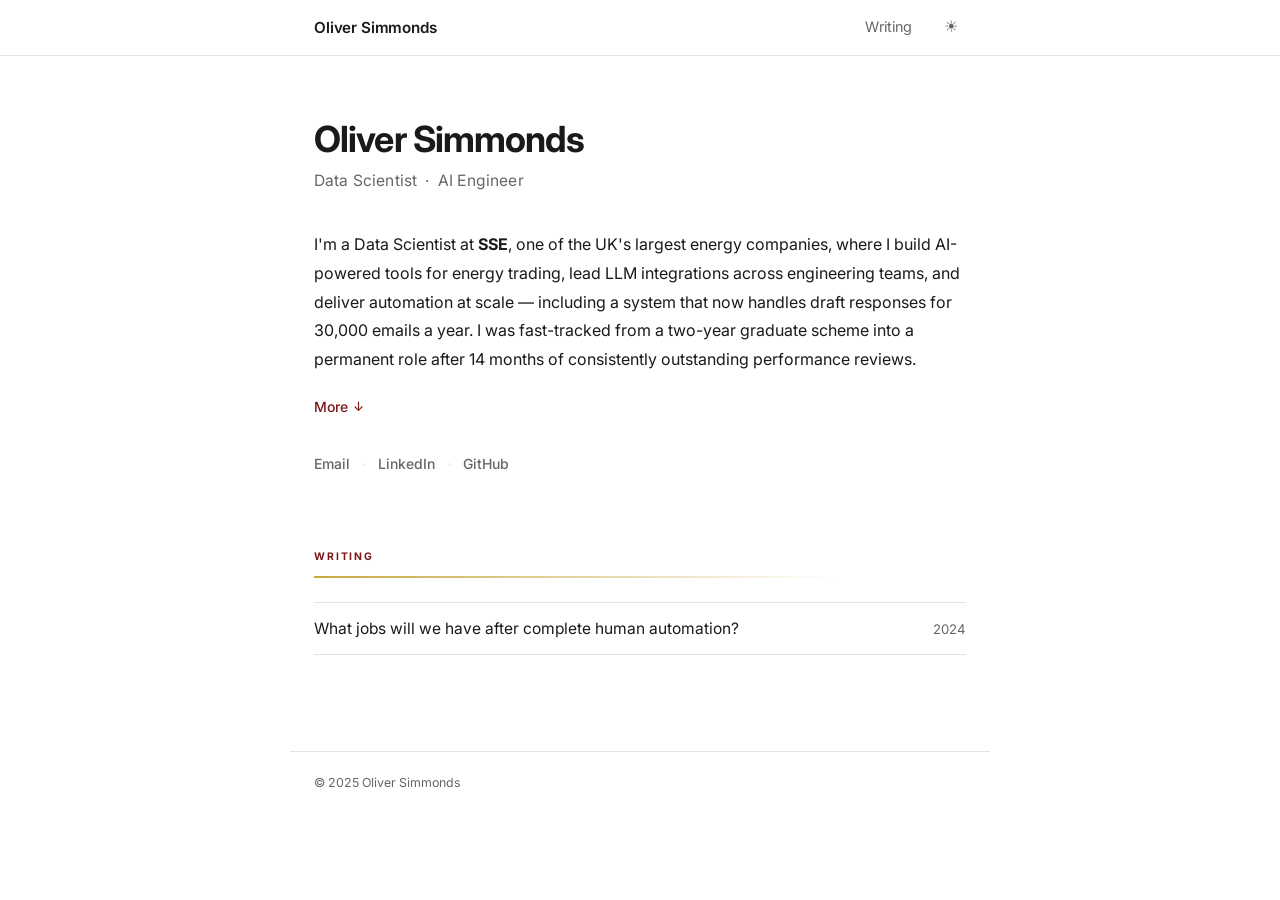
==== index.html @ dd417284 "First draft website built" ====
<!DOCTYPE html>
<html lang="en" data-theme="light">
<head>
  <meta charset="UTF-8">
  <meta name="viewport" content="width=device-width, initial-scale=1.0">
  <meta name="description" content="Oliver Simmonds — Data Scientist and AI Engineer. Building AI tools for energy trading, machine learning pipelines, and LLM-powered products.">

  <!-- Open Graph -->
  <meta property="og:title" content="Oliver Simmonds">
  <meta property="og:description" content="Data Scientist · AI Engineer">
  <meta property="og:type" content="website">

  <title>Oliver Simmonds</title>

  <link rel="preconnect" href="https://fonts.googleapis.com">
  <link rel="preconnect" href="https://fonts.gstatic.com" crossorigin>
  <link href="https://fonts.googleapis.com/css2?family=Inter:wght@300;400;500;600;700&display=swap" rel="stylesheet">
  <link rel="stylesheet" href="css/style.css">

  <!-- Prevent FOUC: apply saved theme immediately -->
  <script>
    (function(){
      var t = localStorage.getItem('theme');
      if (!t) t = window.matchMedia('(prefers-color-scheme: dark)').matches ? 'dark' : 'light';
      document.documentElement.setAttribute('data-theme', t);
    })();
  </script>
</head>
<body>

  <!-- ======================================================
       Header / Navigation
       ====================================================== -->
  <header class="site-header" id="site-header">
    <nav class="nav-inner" aria-label="Primary">
      <a href="index.html" class="nav-home">Oliver Simmonds</a>
      <div class="nav-right">
        <a href="blog.html" class="nav-link">Writing</a>
        <button class="theme-toggle" id="theme-toggle" aria-label="Toggle dark mode">
          <span class="icon-sun" aria-hidden="true">☀</span>
          <span class="icon-moon" aria-hidden="true">◑</span>
        </button>
      </div>
    </nav>
  </header>

  <!-- ======================================================
       Main Content
       ====================================================== -->
  <main class="main-content">

    <!-- Bio -->
    <section class="bio-section" aria-labelledby="bio-name">
      <h1 class="page-name" id="bio-name">Oliver Simmonds</h1>
      <p class="page-subtitle">Data Scientist &nbsp;·&nbsp; AI Engineer</p>

      <div class="bio-body">
        <p>
          I'm a Data Scientist at <strong>SSE</strong>, one of the UK's largest energy
          companies, where I build AI-powered tools for energy trading, lead LLM
          integrations across engineering teams, and deliver automation at scale — including
          a system that now handles draft responses for 30,000 emails a year. I was
          fast-tracked from a two-year graduate scheme into a permanent role after 14
          months of consistently outstanding performance reviews.
        </p>
      </div>

      <!-- Extended bio (hidden by default) -->
      <div class="bio-extra" id="bio-extra" aria-hidden="true">
        <p>
          I hold an <strong>MSc in Artificial Intelligence</strong> from the University of
          Southampton, graduating with Distinction. I received the £4,000 Richard Newitt
          Postgraduate Bursary for the highest average mark in the School of Electronics
          and Computer Science, and the G-Research Award for the highest grade in AI.
          Before that, I graduated with a <strong>First Class BSc in Mathematics</strong>
          (81%) from the University of Bristol, where I co-founded the Artificial General
          Intelligence Safety Group.
        </p>
        <p>
          Beyond SSE, I've worked independently across a range of AI engineering
          engagements — building RAG pipelines, ML models, data products, and evaluation
          frameworks for startups and research institutions, from eco-tech companies to one
          of Europe's largest angel VC programmes. I also served as the world's first
          Digital Ambassador at parkrun.
        </p>
        <p>
          My technical stack centres on Python, AI/ML, LLMs, and cloud-native tools
          (Azure, Databricks), with extensive experience delivering production-grade
          systems end-to-end.
        </p>
      </div>

      <button class="more-toggle" id="more-toggle" aria-expanded="false" aria-controls="bio-extra">
        <span class="more-label">More</span>
        <span class="more-arrow" aria-hidden="true">↓</span>
      </button>

      <!-- Contact / social links -->
      <div class="contact-links" aria-label="Contact and social links">
        <a href="mailto:oliver.a.simmonds@gmail.com" class="contact-link">Email</a>
        <span class="contact-sep" aria-hidden="true">·</span>
        <a href="https://www.linkedin.com/in/oliver-simmonds/" class="contact-link"
           target="_blank" rel="noopener noreferrer">LinkedIn</a>
        <span class="contact-sep" aria-hidden="true">·</span>
        <a href="https://github.com/olisimmonds" class="contact-link"
           target="_blank" rel="noopener noreferrer">GitHub</a>
      </div>
    </section>

    <!-- Writing index -->
    <section aria-labelledby="writing-label">
      <h2 class="section-label" id="writing-label">Writing</h2>
      <hr class="gold-rule" aria-hidden="true">
      <ul class="post-list" role="list">
        <li class="post-item">
          <a href="blog.html" class="post-link">
            What jobs will we have after complete human automation?
          </a>
          <span class="post-year">2024</span>
        </li>
      </ul>
    </section>

  </main>

  <!-- ======================================================
       Footer
       ====================================================== -->
  <footer class="site-footer">
    <p>© 2025 Oliver Simmonds</p>
  </footer>

  <script src="js/main.js"></script>
</body>
</html>
---- css/style.css ----
/* ============================================================
   CSS Custom Properties — Light / Dark theme
   Colour palette drawn from Oliver Simmonds' CV:
     - Deep crimson  (#7B1818) for section headings
     - Medium red    (#C0392B) for accents
     - Warm gold     (#C8A840) for decorative rules
   ============================================================ */
:root {
  --crimson:        #7B1818;
  --crimson-hover:  #9B2020;
  --gold:           #C8A840;

  --bg:             #FFFFFF;
  --bg-subtle:      #F9F6F3;
  --nav-bg:         rgba(255, 255, 255, 0.92);

  --text:           #1A1A1A;
  --text-muted:     #666666;
  --text-link:      #7B1818;
  --text-link-hover:#9B2020;

  --border:         #E8E3DE;

  --nav-height:     56px;
  --content-width:  700px;
  --pad:            24px;
  --transition:     0.2s ease;
}

[data-theme="dark"] {
  --bg:             #0F0F0F;
  --bg-subtle:      #1A1717;
  --nav-bg:         rgba(15, 15, 15, 0.92);

  --text:           #E5E0DB;
  --text-muted:     #8A8480;
  --text-link:      #D47060;
  --text-link-hover:#E08575;

  --border:         #2E2828;
}

/* ============================================================
   Reset & Base
   ============================================================ */
*, *::before, *::after {
  box-sizing: border-box;
  margin: 0;
  padding: 0;
}

html {
  font-size: 16px;
  scroll-behavior: smooth;
}

body {
  font-family: 'Inter', -apple-system, BlinkMacSystemFont, 'Segoe UI', sans-serif;
  background-color: var(--bg);
  color: var(--text);
  line-height: 1.7;
  -webkit-font-smoothing: antialiased;
  -moz-osx-font-smoothing: grayscale;
  transition: background-color var(--transition), color var(--transition);
}

a {
  color: var(--text-link);
  text-decoration: none;
  transition: color var(--transition);
}

a:hover {
  color: var(--text-link-hover);
}

/* ============================================================
   Header & Navigation
   ============================================================ */
.site-header {
  position: sticky;
  top: 0;
  z-index: 100;
  background-color: var(--nav-bg);
  backdrop-filter: blur(10px);
  -webkit-backdrop-filter: blur(10px);
  border-bottom: 1px solid var(--border);
  height: var(--nav-height);
  transition: transform 0.3s ease, background-color var(--transition),
              border-color var(--transition);
}

.site-header.hidden {
  transform: translateY(-100%);
}

.nav-inner {
  max-width: var(--content-width);
  margin: 0 auto;
  padding: 0 var(--pad);
  height: 100%;
  display: flex;
  align-items: center;
  justify-content: space-between;
}

.nav-home {
  font-weight: 600;
  font-size: 0.95rem;
  color: var(--text);
  letter-spacing: -0.01em;
}

.nav-home:hover {
  color: var(--crimson);
}

.nav-right {
  display: flex;
  align-items: center;
  gap: 24px;
}

.nav-link {
  font-size: 0.9rem;
  font-weight: 400;
  color: var(--text-muted);
}

.nav-link:hover,
.nav-link.active {
  color: var(--crimson);
}

/* ============================================================
   Theme Toggle
   ============================================================ */
.theme-toggle {
  background: none;
  border: none;
  cursor: pointer;
  padding: 4px 8px;
  border-radius: 4px;
  font-size: 1rem;
  line-height: 1;
  color: var(--text-muted);
  transition: color var(--transition), background-color var(--transition);
  display: flex;
  align-items: center;
}

.theme-toggle:hover {
  color: var(--text);
  background-color: var(--bg-subtle);
}

/* Show/hide sun vs moon based on active theme */
.icon-sun  { display: inline; }
.icon-moon { display: none;   }

[data-theme="dark"] .icon-sun  { display: none;   }
[data-theme="dark"] .icon-moon { display: inline; }

/* ============================================================
   Main Layout
   ============================================================ */
.main-content {
  max-width: var(--content-width);
  margin: 0 auto;
  padding: 64px var(--pad) 96px;
}

/* ============================================================
   Bio Section (home)
   ============================================================ */
.bio-section {
  margin-bottom: 72px;
}

.page-name {
  font-size: 2.25rem;
  font-weight: 700;
  letter-spacing: -0.025em;
  line-height: 1.1;
  color: var(--text);
  margin-bottom: 8px;
  text-wrap: balance;
}

.page-subtitle {
  font-size: 0.975rem;
  color: var(--text-muted);
  font-weight: 400;
  margin-bottom: 36px;
  letter-spacing: 0.01em;
}

.bio-body {
  margin-bottom: 8px;
}

.bio-body p {
  font-size: 1rem;
  line-height: 1.8;
  color: var(--text);
  margin-bottom: 18px;
}

.bio-body p:last-child {
  margin-bottom: 0;
}

/* Hidden extended bio */
.bio-extra {
  display: none;
  margin-top: 18px;
}

.bio-extra.visible {
  display: block;
}

.bio-extra p {
  font-size: 1rem;
  line-height: 1.8;
  color: var(--text);
  margin-bottom: 18px;
}

.bio-extra p:last-child {
  margin-bottom: 0;
}

/* More/Less toggle */
.more-toggle {
  background: none;
  border: none;
  cursor: pointer;
  font-family: inherit;
  font-size: 0.875rem;
  font-weight: 500;
  color: var(--crimson);
  padding: 0;
  margin-top: 16px;
  display: inline-flex;
  align-items: center;
  gap: 5px;
  transition: color var(--transition);
}

.more-toggle:hover {
  color: var(--crimson-hover);
}

.more-arrow {
  display: inline-block;
  font-size: 0.8rem;
  transition: transform 0.2s ease;
}

.more-toggle[aria-expanded="true"] .more-arrow {
  transform: rotate(180deg);
}

/* ============================================================
   Contact Links
   ============================================================ */
.contact-links {
  display: flex;
  flex-wrap: wrap;
  align-items: center;
  margin-top: 32px;
}

.contact-link {
  font-size: 0.875rem;
  font-weight: 500;
  color: var(--text-muted);
  transition: color var(--transition);
}

.contact-link:hover {
  color: var(--crimson);
}

.contact-sep {
  margin: 0 12px;
  color: var(--border);
  font-weight: 400;
  font-size: 0.875rem;
  user-select: none;
}

/* ============================================================
   Section Headings & Rules
   ============================================================ */
.section-label {
  font-size: 0.65rem;
  font-weight: 700;
  letter-spacing: 0.18em;
  text-transform: uppercase;
  color: var(--crimson);
  margin-bottom: 10px;
}

.gold-rule {
  height: 2px;
  background: linear-gradient(to right, var(--gold) 0%, transparent 80%);
  margin-bottom: 24px;
  border: none;
}

/* ============================================================
   Post List (home writing section)
   ============================================================ */
.post-list {
  list-style: none;
}

.post-item {
  display: flex;
  align-items: baseline;
  justify-content: space-between;
  gap: 20px;
  padding: 14px 0;
  border-bottom: 1px solid var(--border);
}

.post-item:first-of-type {
  border-top: 1px solid var(--border);
}

.post-link {
  font-size: 0.975rem;
  color: var(--text);
  flex: 1;
  line-height: 1.5;
  transition: color var(--transition);
}

.post-link:hover {
  color: var(--crimson);
}

.post-year {
  font-size: 0.825rem;
  color: var(--text-muted);
  flex-shrink: 0;
}

/* ============================================================
   Footer
   ============================================================ */
.site-footer {
  max-width: var(--content-width);
  margin: 0 auto;
  padding: 20px var(--pad) 48px;
  border-top: 1px solid var(--border);
}

.site-footer p {
  font-size: 0.775rem;
  color: var(--text-muted);
}

/* ============================================================
   Blog / Article Page
   ============================================================ */
.article-back {
  display: inline-flex;
  align-items: center;
  gap: 6px;
  font-size: 0.85rem;
  color: var(--text-muted);
  margin-bottom: 40px;
  transition: color var(--transition);
}

.article-back:hover {
  color: var(--crimson);
}

.article-back svg {
  width: 14px;
  height: 14px;
  stroke: currentColor;
  fill: none;
  stroke-width: 2;
  stroke-linecap: round;
  stroke-linejoin: round;
  flex-shrink: 0;
}

.article-header {
  margin-bottom: 48px;
}

.article-title {
  font-size: 2rem;
  font-weight: 700;
  letter-spacing: -0.025em;
  line-height: 1.2;
  color: var(--text);
  margin-bottom: 14px;
  text-wrap: balance;
}

.article-meta {
  font-size: 0.825rem;
  color: var(--text-muted);
}

/* Opening quotes block */
.epigraph {
  margin: 0 0 44px;
  padding: 22px 26px;
  background-color: var(--bg-subtle);
  border-left: 3px solid var(--gold);
  border-radius: 0 4px 4px 0;
  transition: background-color var(--transition), border-color var(--transition);
}

.epigraph blockquote {
  margin-bottom: 16px;
}

.epigraph blockquote:last-child {
  margin-bottom: 0;
}

.epigraph blockquote p {
  font-size: 0.925rem;
  font-style: italic;
  color: var(--text);
  line-height: 1.65;
  margin-bottom: 5px;
}

.epigraph blockquote cite {
  font-size: 0.775rem;
  font-style: normal;
  color: var(--text-muted);
  font-weight: 500;
  letter-spacing: 0.01em;
}

/* Article body prose */
.article-body {
  font-size: 1rem;
  line-height: 1.8;
}

.article-body p {
  color: var(--text);
  margin-bottom: 24px;
}

.article-body p:last-child {
  margin-bottom: 0;
}

.article-body strong {
  font-weight: 600;
  color: var(--text);
}

/* Figures */
.article-body figure {
  margin: 44px 0;
}

.article-body figure img {
  width: 100%;
  height: auto;
  border-radius: 6px;
  border: 1px solid var(--border);
  display: block;
  transition: border-color var(--transition);
}

.article-body figcaption {
  font-size: 0.825rem;
  color: var(--text-muted);
  margin-top: 12px;
  line-height: 1.55;
  font-style: italic;
}

.article-body figcaption strong {
  font-style: normal;
  font-weight: 600;
  color: var(--text-muted);
}

/* Section divider within article */
.article-rule {
  height: 2px;
  background: linear-gradient(to right, var(--gold) 0%, transparent 70%);
  border: none;
  margin: 52px 0;
}

/* ============================================================
   Responsive
   ============================================================ */
@media (max-width: 640px) {
  :root {
    --pad: 20px;
  }

  .main-content {
    padding: 44px var(--pad) 72px;
  }

  .page-name {
    font-size: 1.8rem;
  }

  .article-title {
    font-size: 1.6rem;
  }

  .post-item {
    flex-direction: column;
    gap: 4px;
  }

  .epigraph {
    padding: 18px 20px;
  }
}
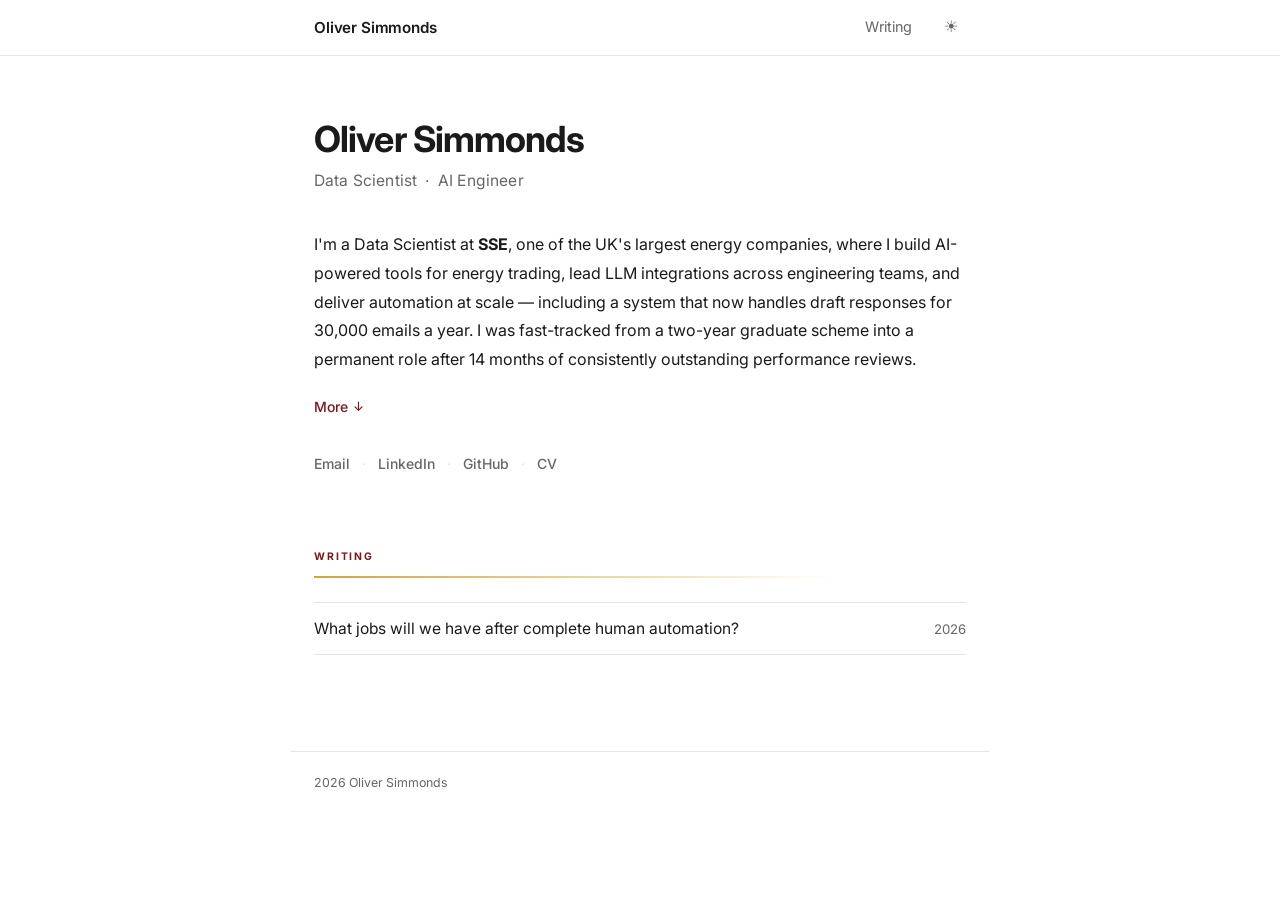
==== commit 776a3f5c: "Dates update and add cv" ====
--- a/index.html
+++ b/index.html
@@ -104,6 +104,9 @@
         <span class="contact-sep" aria-hidden="true">·</span>
         <a href="https://github.com/olisimmonds" class="contact-link"
            target="_blank" rel="noopener noreferrer">GitHub</a>
+        <span class="contact-sep" aria-hidden="true">·</span>
+        <a href="Simmonds_CV_Private_Apr26.pdf" class="contact-link"
+           target="_blank" rel="noopener noreferrer">CV</a>
       </div>
     </section>
 
@@ -116,7 +119,7 @@
           <a href="blog.html" class="post-link">
             What jobs will we have after complete human automation?
           </a>
-          <span class="post-year">2024</span>
+          <span class="post-year">2026</span>
         </li>
       </ul>
     </section>
@@ -127,7 +130,7 @@
        Footer
        ====================================================== -->
   <footer class="site-footer">
-    <p>© 2025 Oliver Simmonds</p>
+    <p>2026 Oliver Simmonds</p>
   </footer>
 
   <script src="js/main.js"></script>
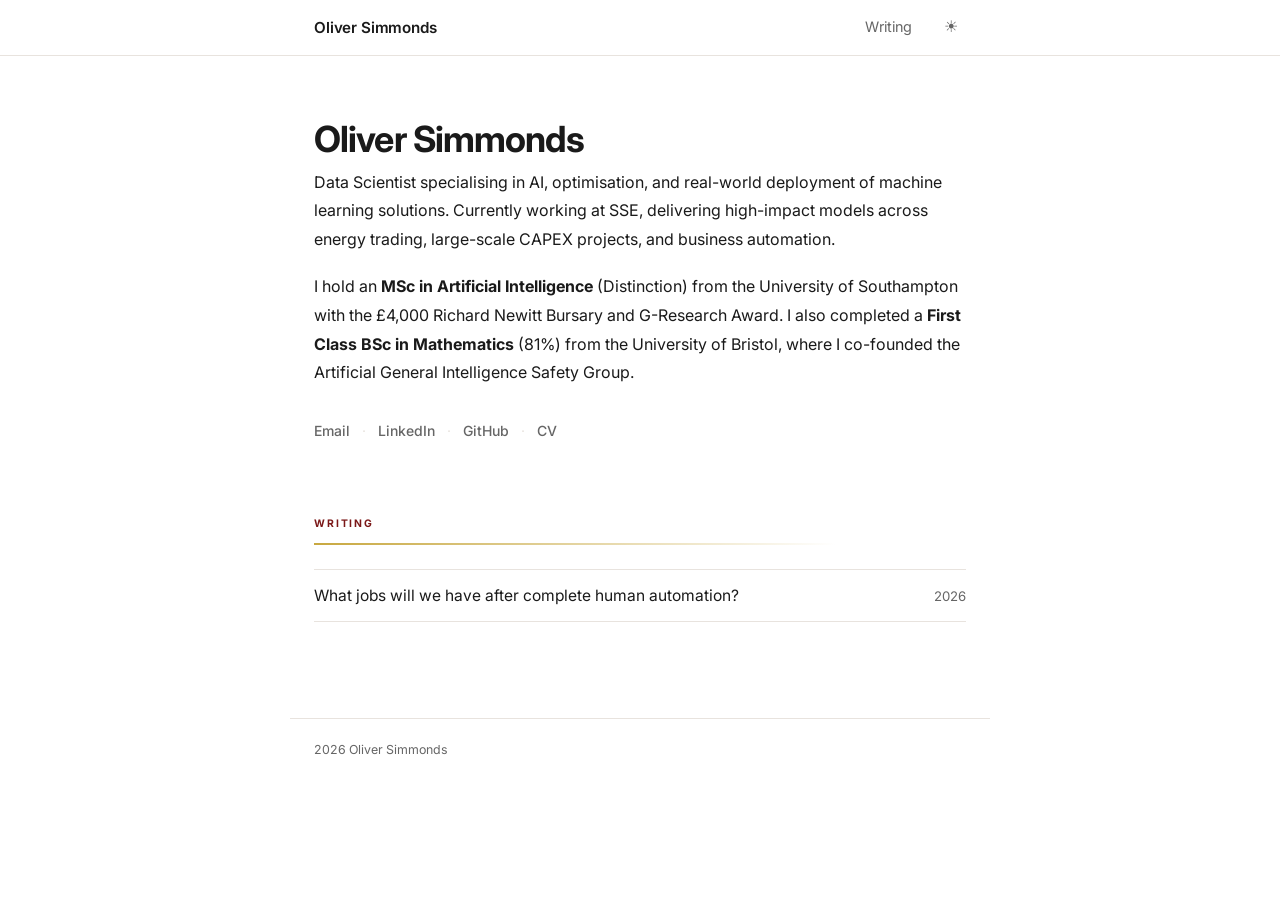
==== commit 351979b2: "Update to website discription" ====
--- a/index.html
+++ b/index.html
@@ -11,6 +11,8 @@
   <meta property="og:type" content="website">
 
   <title>Oliver Simmonds</title>
+
+  <link rel="icon" href="favicon.svg" type="image/svg+xml">
 
   <link rel="preconnect" href="https://fonts.googleapis.com">
   <link rel="preconnect" href="https://fonts.gstatic.com" crossorigin>
@@ -52,48 +54,21 @@
     <!-- Bio -->
     <section class="bio-section" aria-labelledby="bio-name">
       <h1 class="page-name" id="bio-name">Oliver Simmonds</h1>
-      <p class="page-subtitle">Data Scientist &nbsp;·&nbsp; AI Engineer</p>
 
       <div class="bio-body">
         <p>
-          I'm a Data Scientist at <strong>SSE</strong>, one of the UK's largest energy
-          companies, where I build AI-powered tools for energy trading, lead LLM
-          integrations across engineering teams, and deliver automation at scale — including
-          a system that now handles draft responses for 30,000 emails a year. I was
-          fast-tracked from a two-year graduate scheme into a permanent role after 14
-          months of consistently outstanding performance reviews.
+          Data Scientist specialising in AI, optimisation, and real-world deployment of
+          machine learning solutions. Currently working at SSE, delivering high-impact
+          models across energy trading, large-scale CAPEX projects, and business automation.
+        </p>
+        <p>
+          I hold an <strong>MSc in Artificial Intelligence</strong> (Distinction) from the
+          University of Southampton with the £4,000 Richard Newitt Bursary and G-Research
+          Award. I also completed a <strong>First Class BSc in Mathematics</strong> (81%)
+          from the University of Bristol, where I co-founded the Artificial General
+          Intelligence Safety Group.
         </p>
       </div>
-
-      <!-- Extended bio (hidden by default) -->
-      <div class="bio-extra" id="bio-extra" aria-hidden="true">
-        <p>
-          I hold an <strong>MSc in Artificial Intelligence</strong> from the University of
-          Southampton, graduating with Distinction. I received the £4,000 Richard Newitt
-          Postgraduate Bursary for the highest average mark in the School of Electronics
-          and Computer Science, and the G-Research Award for the highest grade in AI.
-          Before that, I graduated with a <strong>First Class BSc in Mathematics</strong>
-          (81%) from the University of Bristol, where I co-founded the Artificial General
-          Intelligence Safety Group.
-        </p>
-        <p>
-          Beyond SSE, I've worked independently across a range of AI engineering
-          engagements — building RAG pipelines, ML models, data products, and evaluation
-          frameworks for startups and research institutions, from eco-tech companies to one
-          of Europe's largest angel VC programmes. I also served as the world's first
-          Digital Ambassador at parkrun.
-        </p>
-        <p>
-          My technical stack centres on Python, AI/ML, LLMs, and cloud-native tools
-          (Azure, Databricks), with extensive experience delivering production-grade
-          systems end-to-end.
-        </p>
-      </div>
-
-      <button class="more-toggle" id="more-toggle" aria-expanded="false" aria-controls="bio-extra">
-        <span class="more-label">More</span>
-        <span class="more-arrow" aria-hidden="true">↓</span>
-      </button>
 
       <!-- Contact / social links -->
       <div class="contact-links" aria-label="Contact and social links">
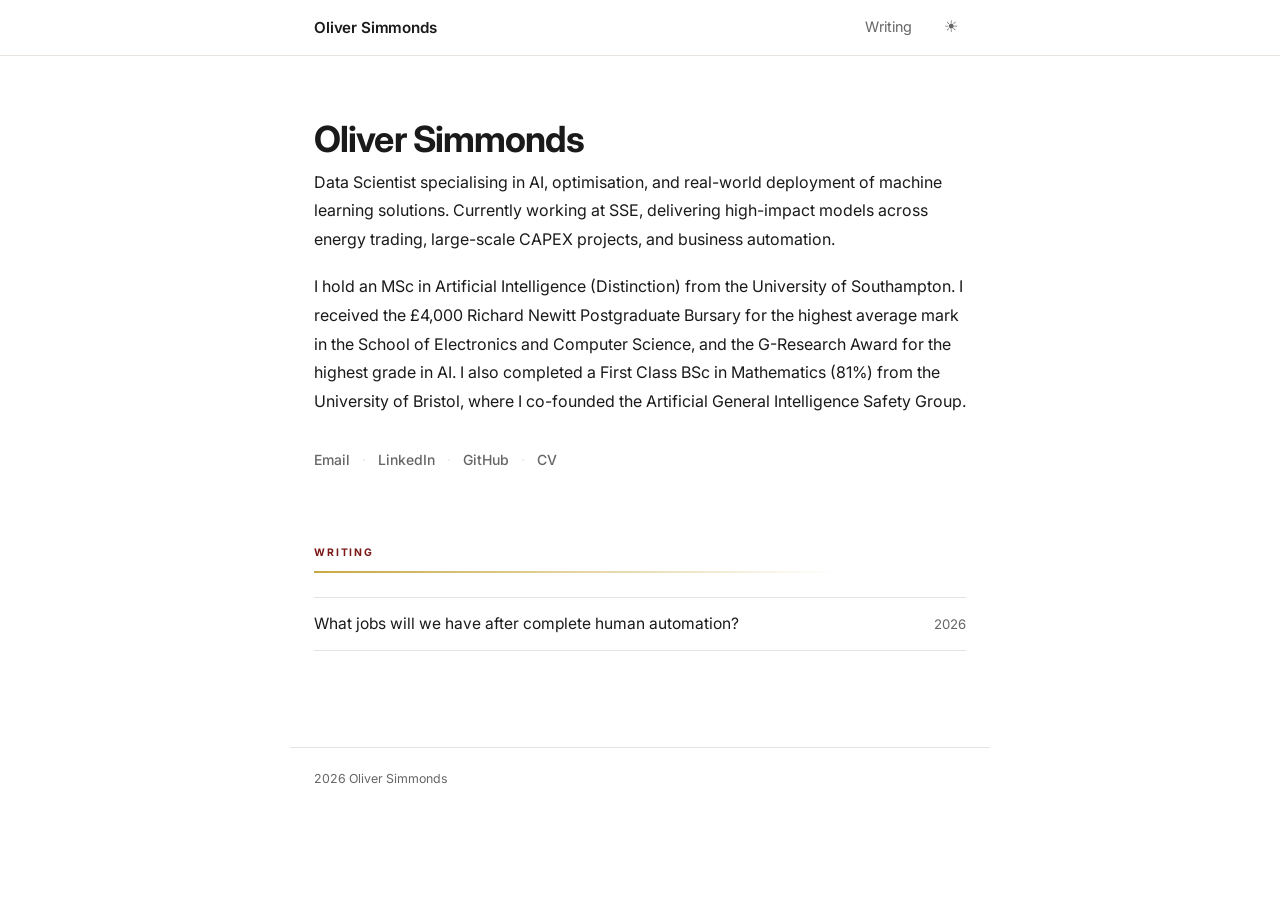
==== commit 00d61526: "Update discription" ====
--- a/index.html
+++ b/index.html
@@ -62,9 +62,11 @@
           models across energy trading, large-scale CAPEX projects, and business automation.
         </p>
         <p>
-          I hold an <strong>MSc in Artificial Intelligence</strong> (Distinction) from the
-          University of Southampton with the £4,000 Richard Newitt Bursary and G-Research
-          Award. I also completed a <strong>First Class BSc in Mathematics</strong> (81%)
+          I hold an MSc in Artificial Intelligence (Distinction) from the
+          University of Southampton. I received the £4,000 Richard Newitt
+          Postgraduate Bursary for the highest average mark in the School of Electronics
+          and Computer Science, and the G-Research Award for the highest grade in AI.
+          I also completed a First Class BSc in Mathematics (81%)
           from the University of Bristol, where I co-founded the Artificial General
           Intelligence Safety Group.
         </p>
